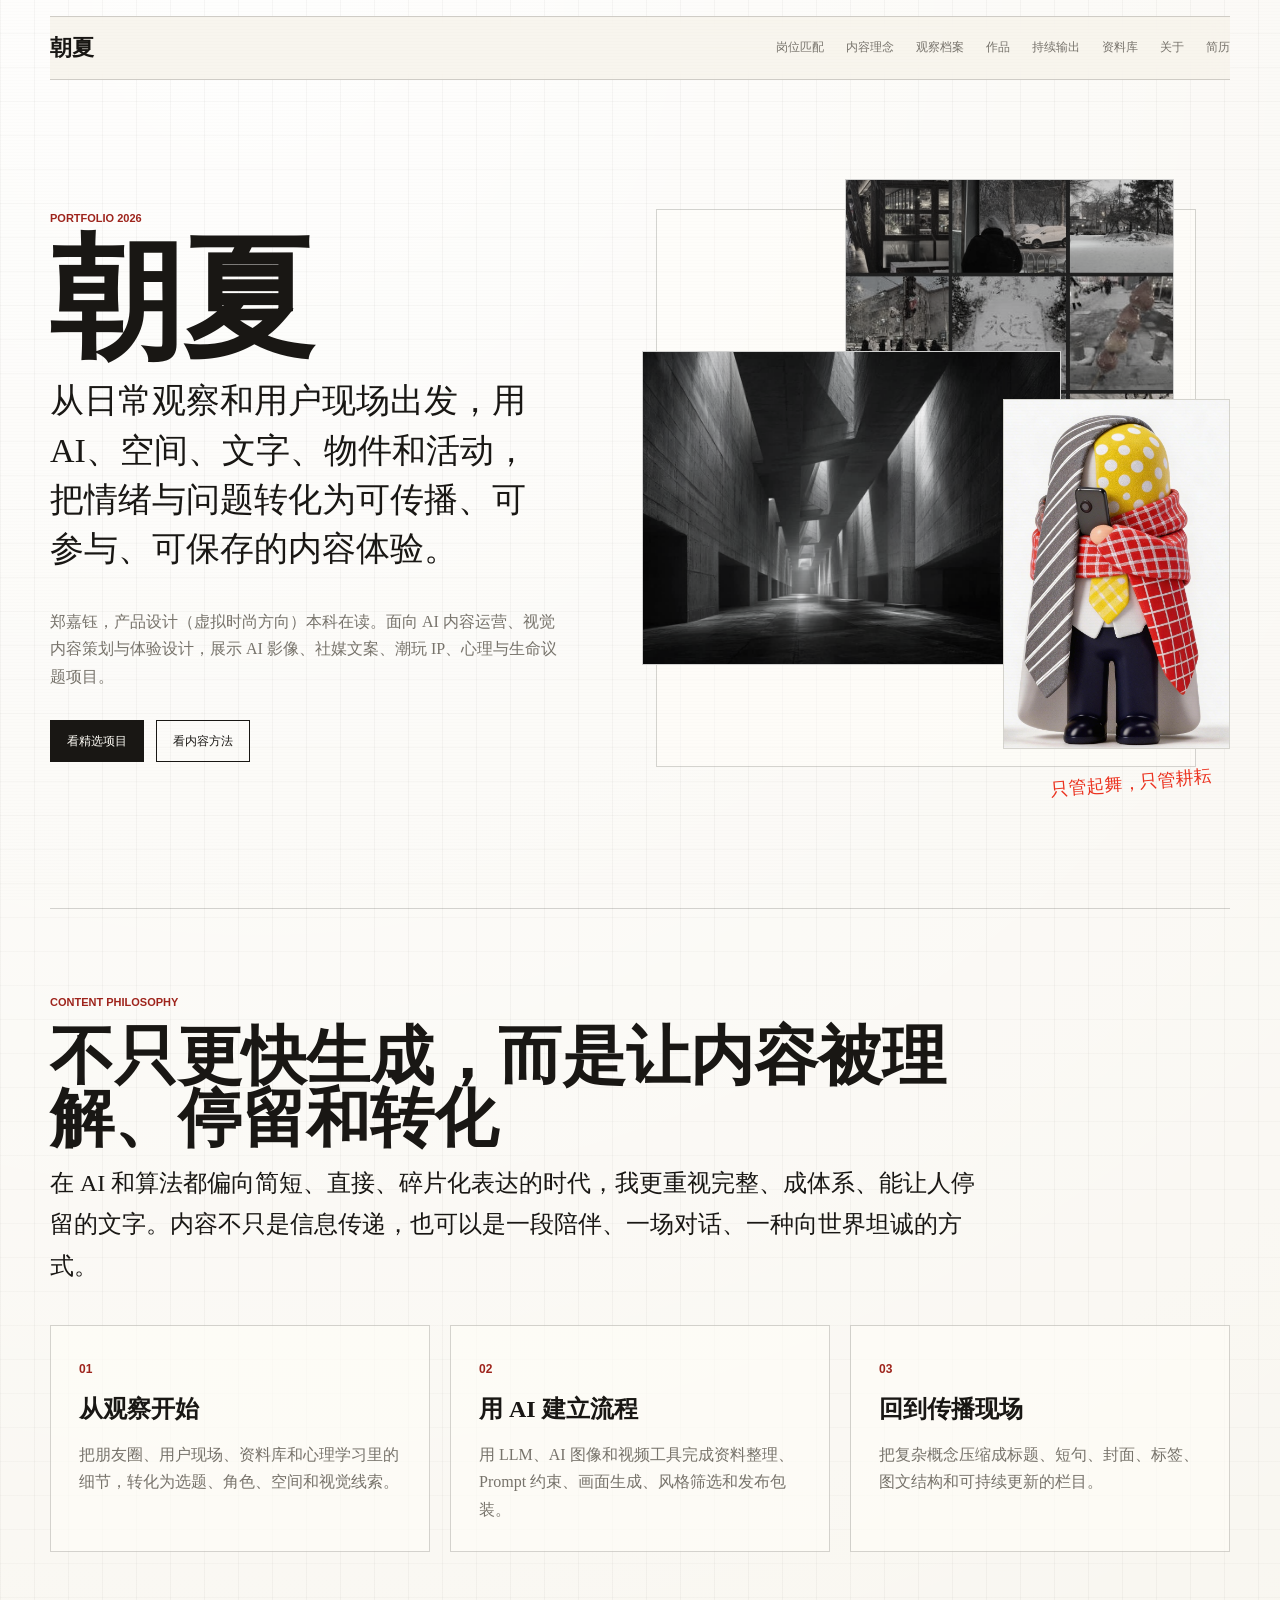
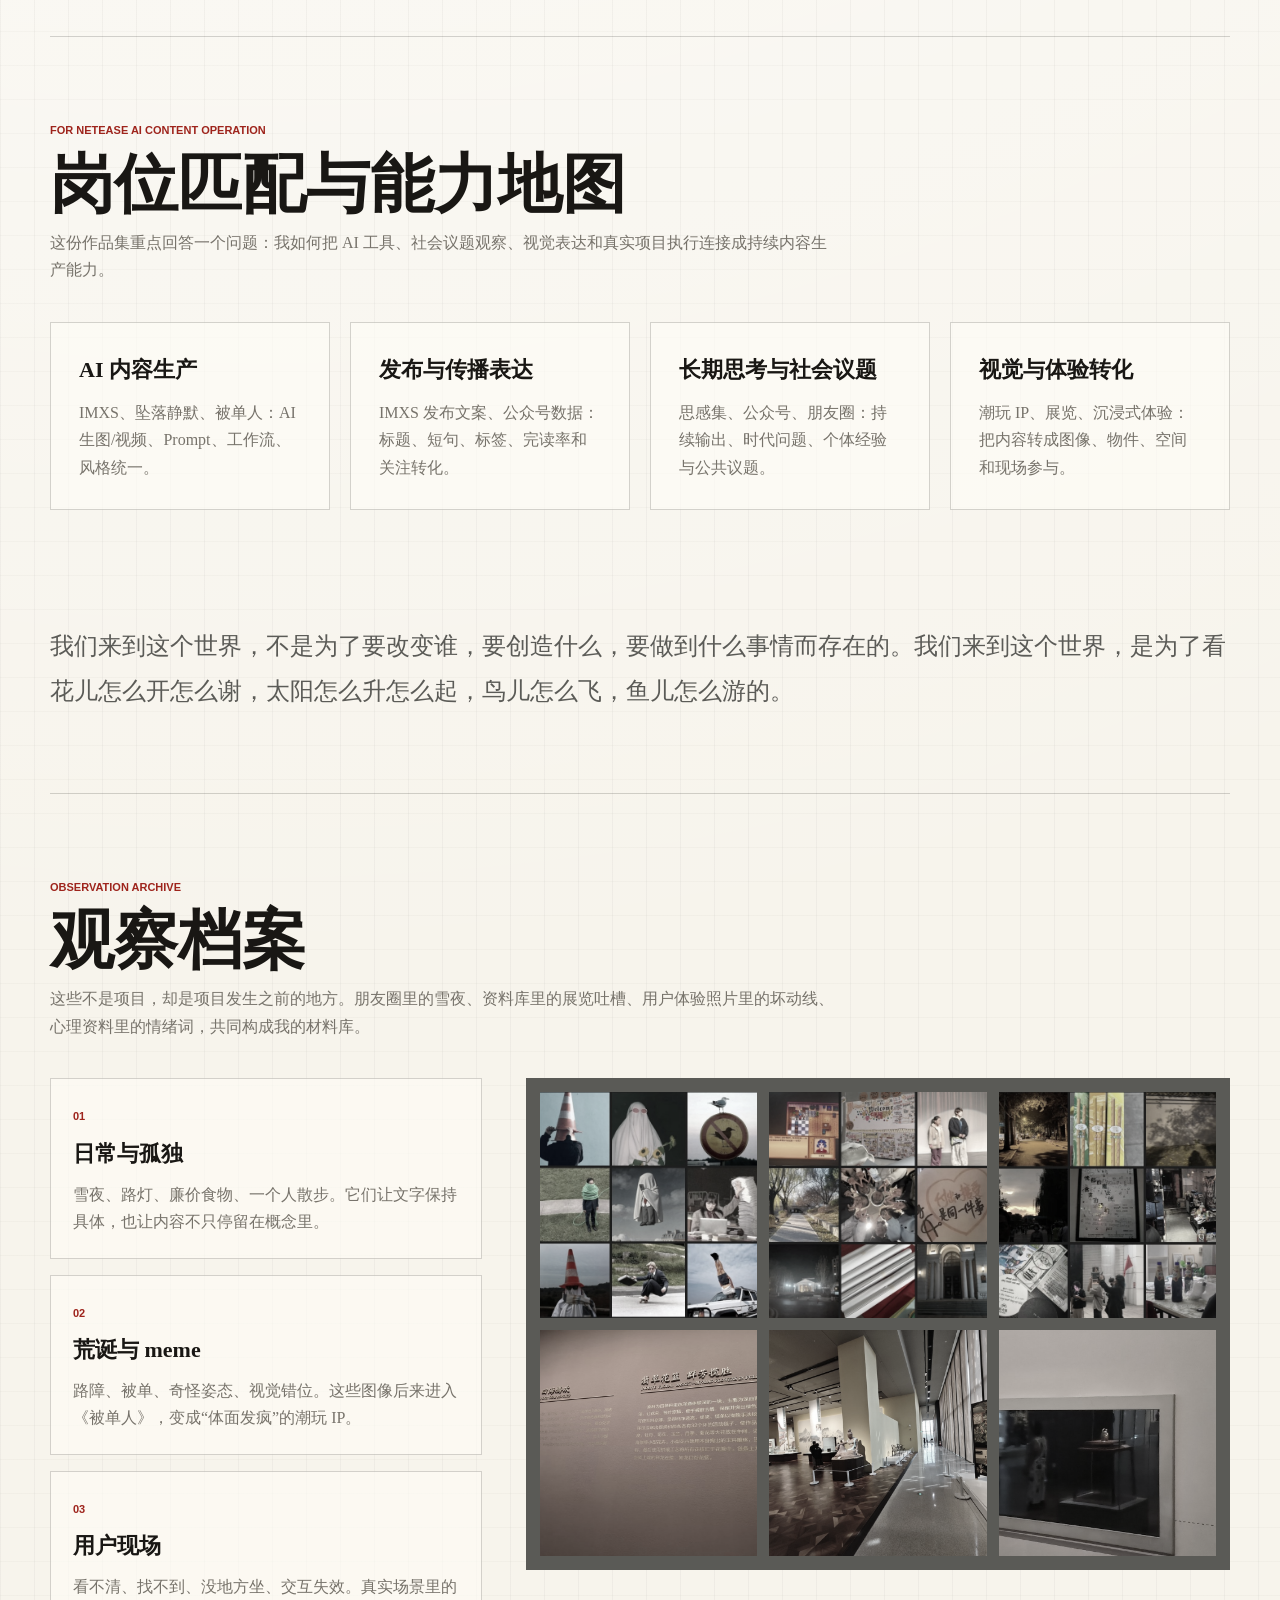
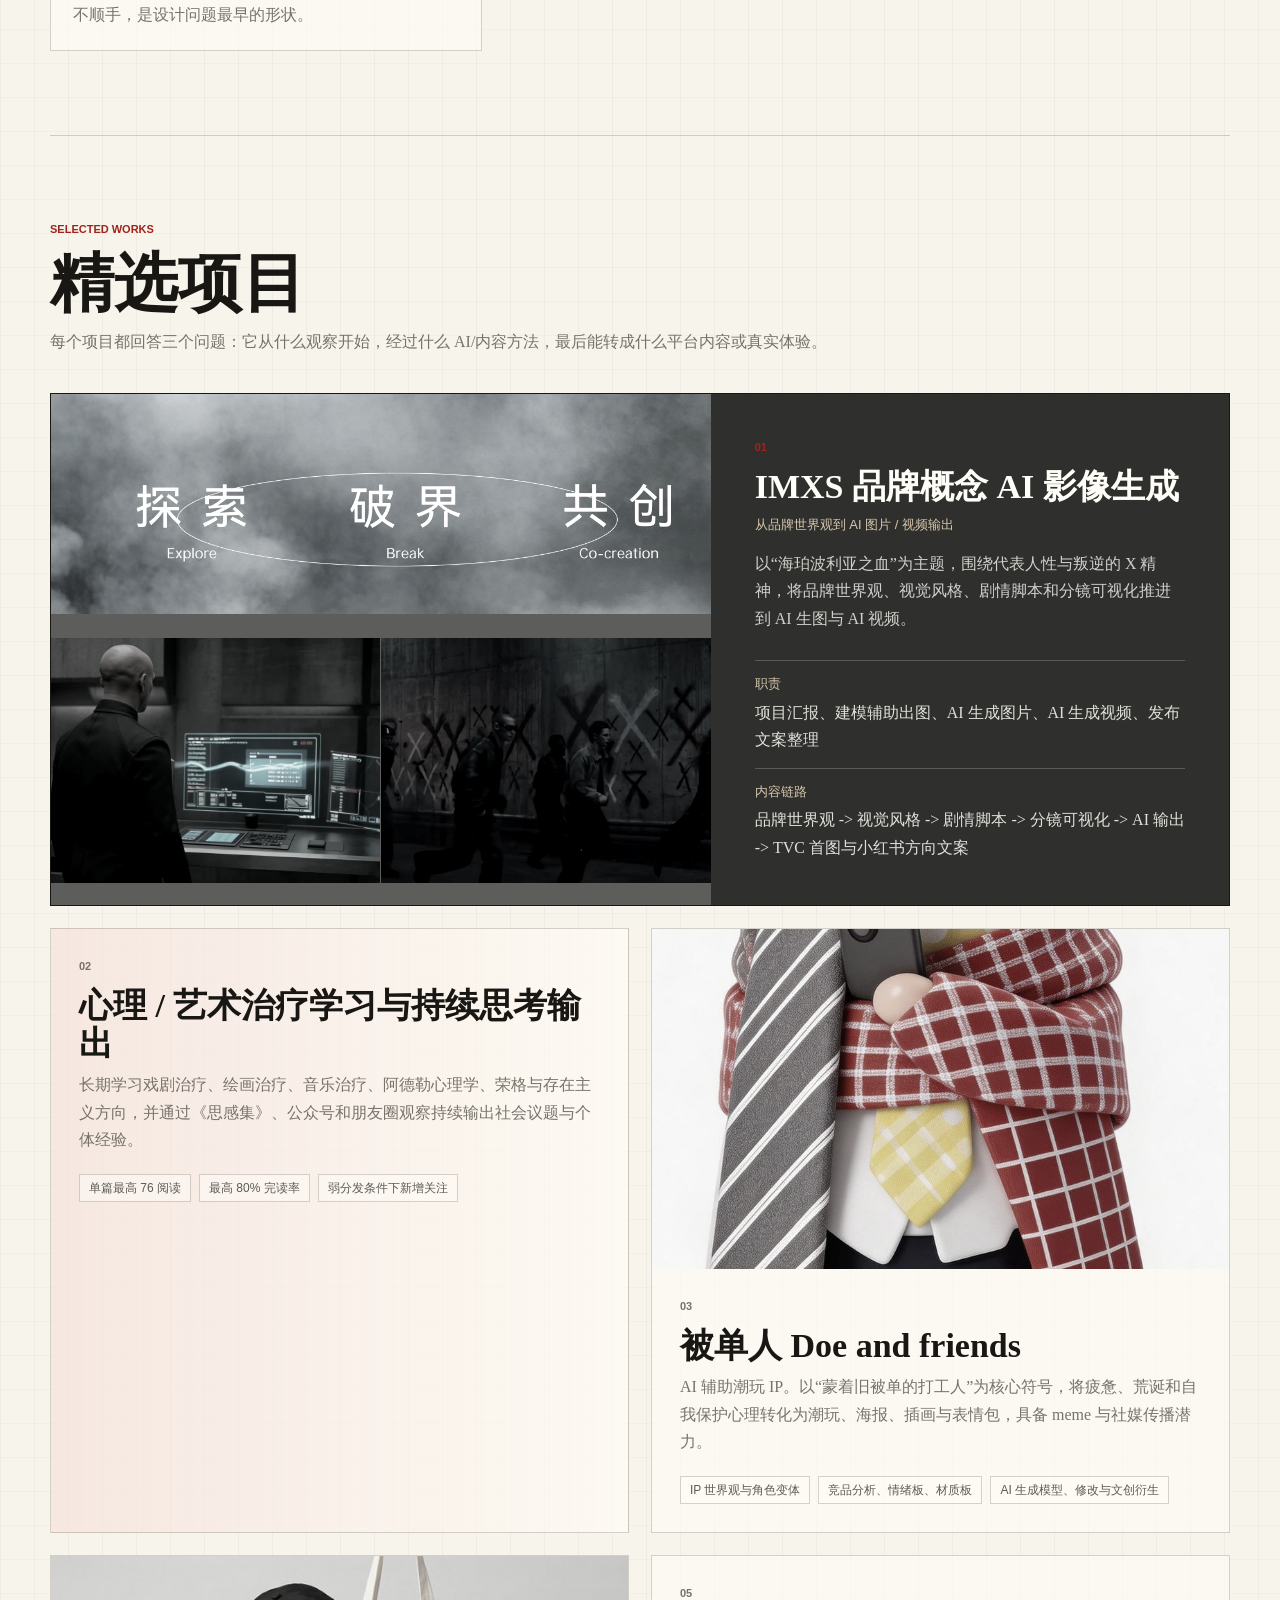
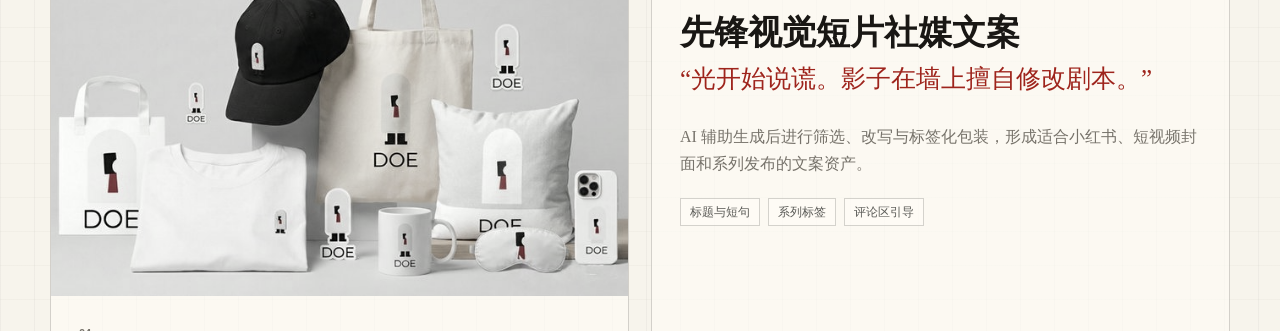
==== index.html @ bba186d3 "Publish portfolio site" ====
<!doctype html>
<html lang="zh-CN">
  <head>
    <meta charset="UTF-8" />
    <meta name="viewport" content="width=device-width, initial-scale=1.0" />
    <title>朝夏 | 作品集</title>
    <meta http-equiv="refresh" content="0; url=./portfolio-site/" />
    <link rel="canonical" href="./portfolio-site/" />
    <style>
      body {
        margin: 0;
        min-height: 100vh;
        display: grid;
        place-items: center;
        color: #191714;
        background: #f7f4ec;
        font-family: "Noto Serif SC", "Songti SC", SimSun, serif;
      }

      a {
        color: #9e241c;
      }
    </style>
  </head>
  <body>
    <main>
      <p>正在进入朝夏作品集。若页面没有自动跳转，请打开 <a href="./portfolio-site/">作品集首页</a>。</p>
    </main>
  </body>
</html>
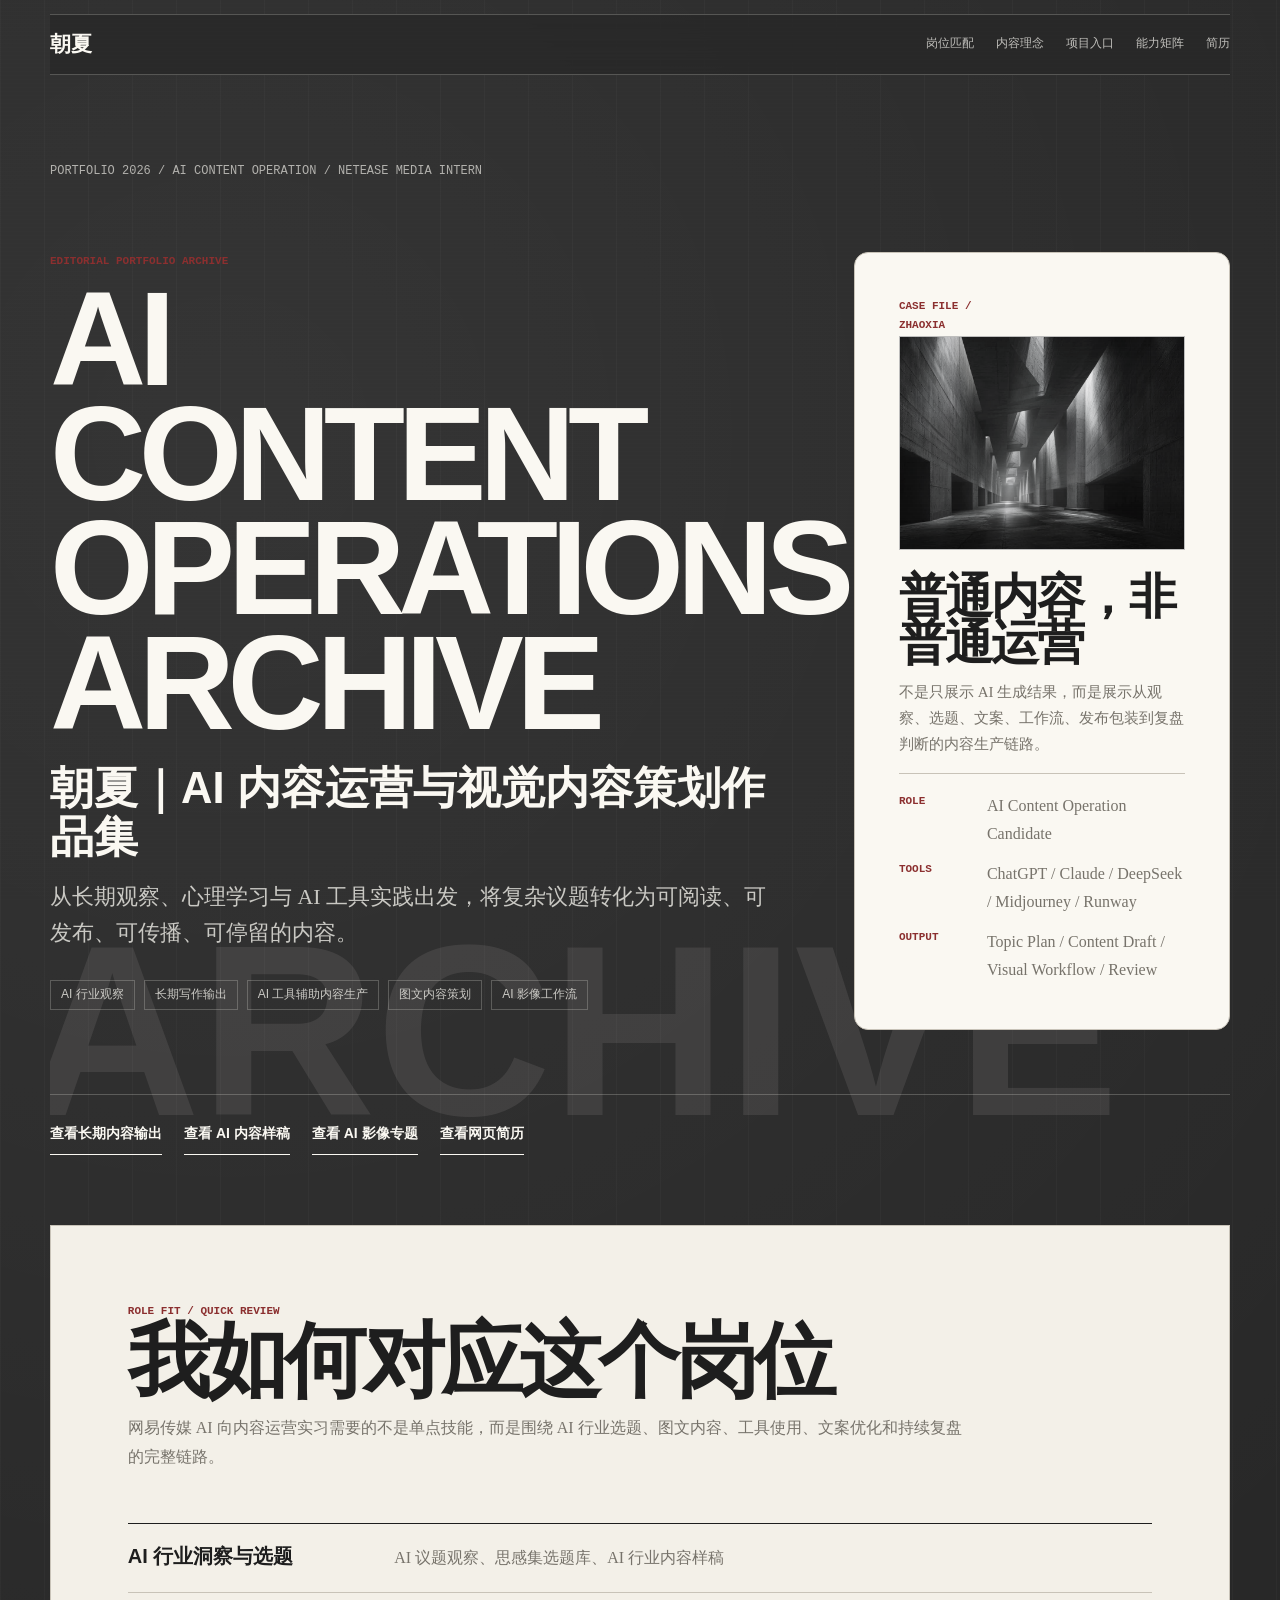
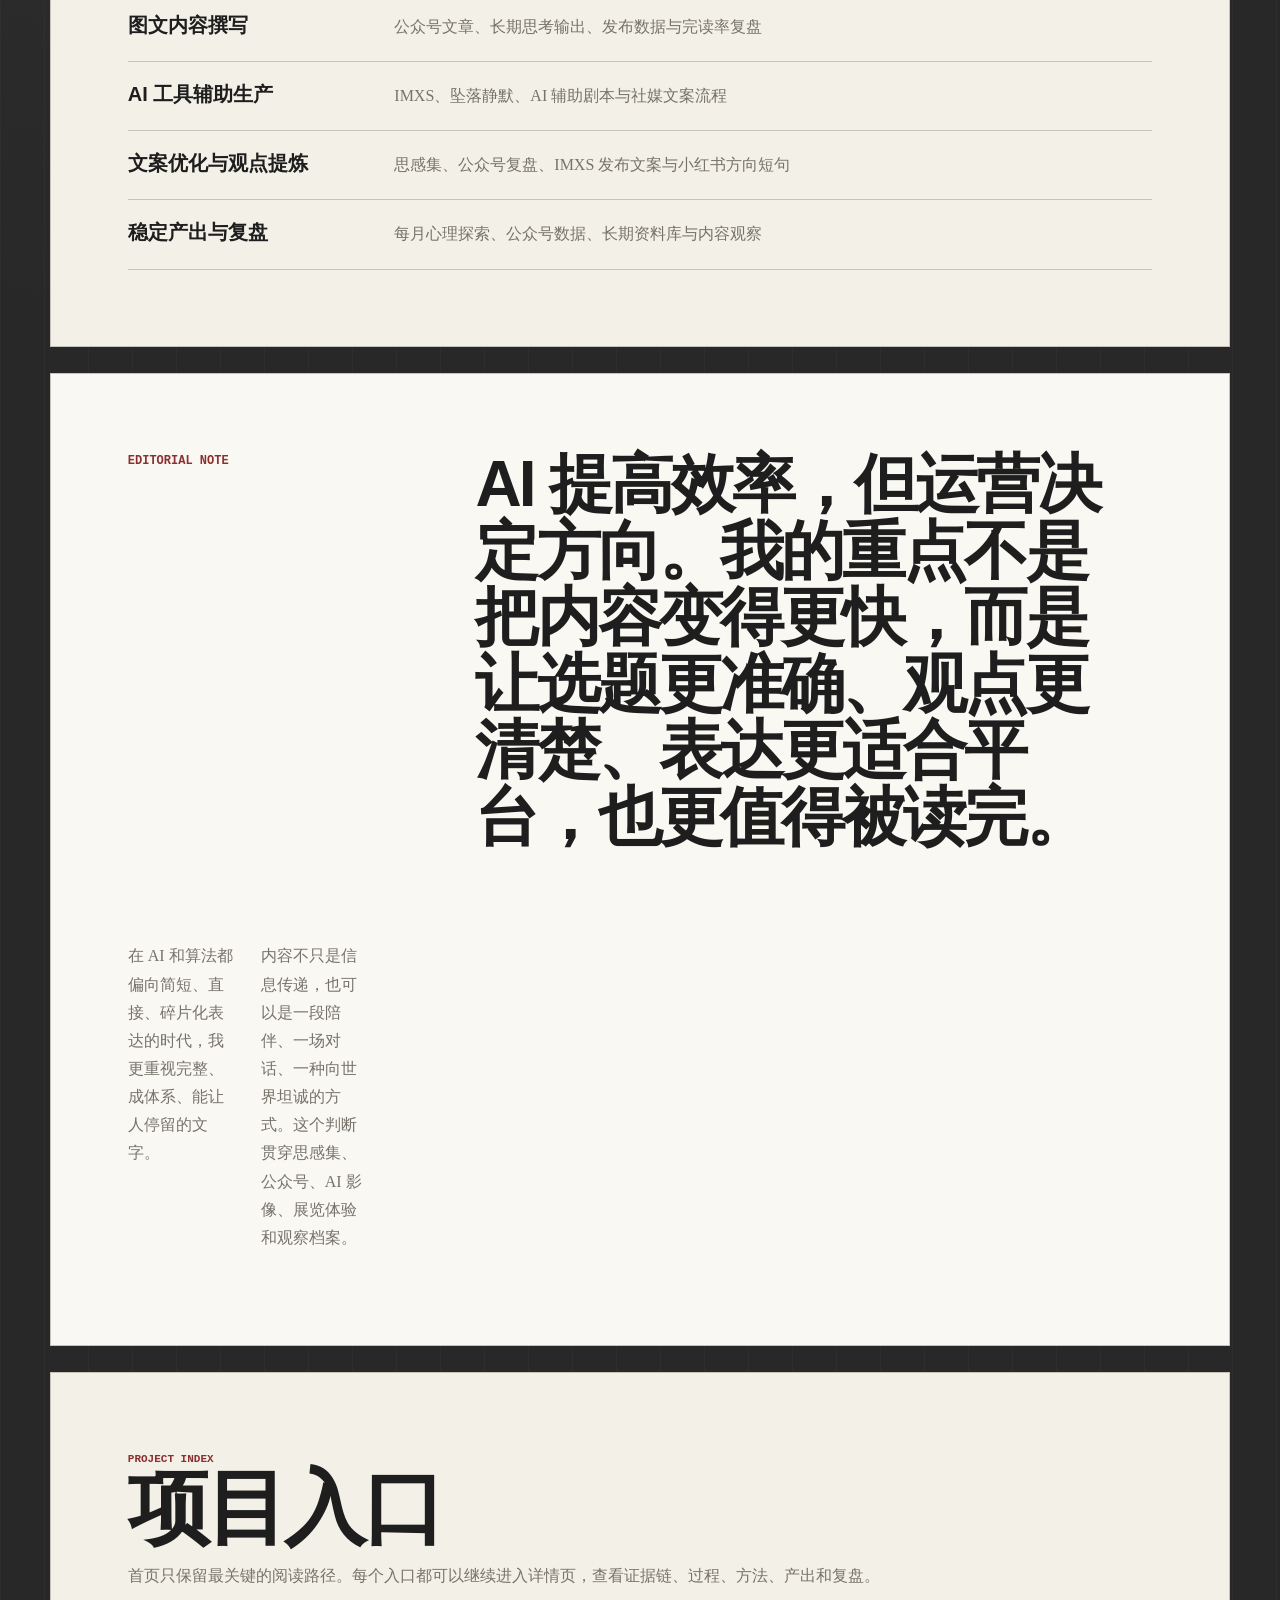
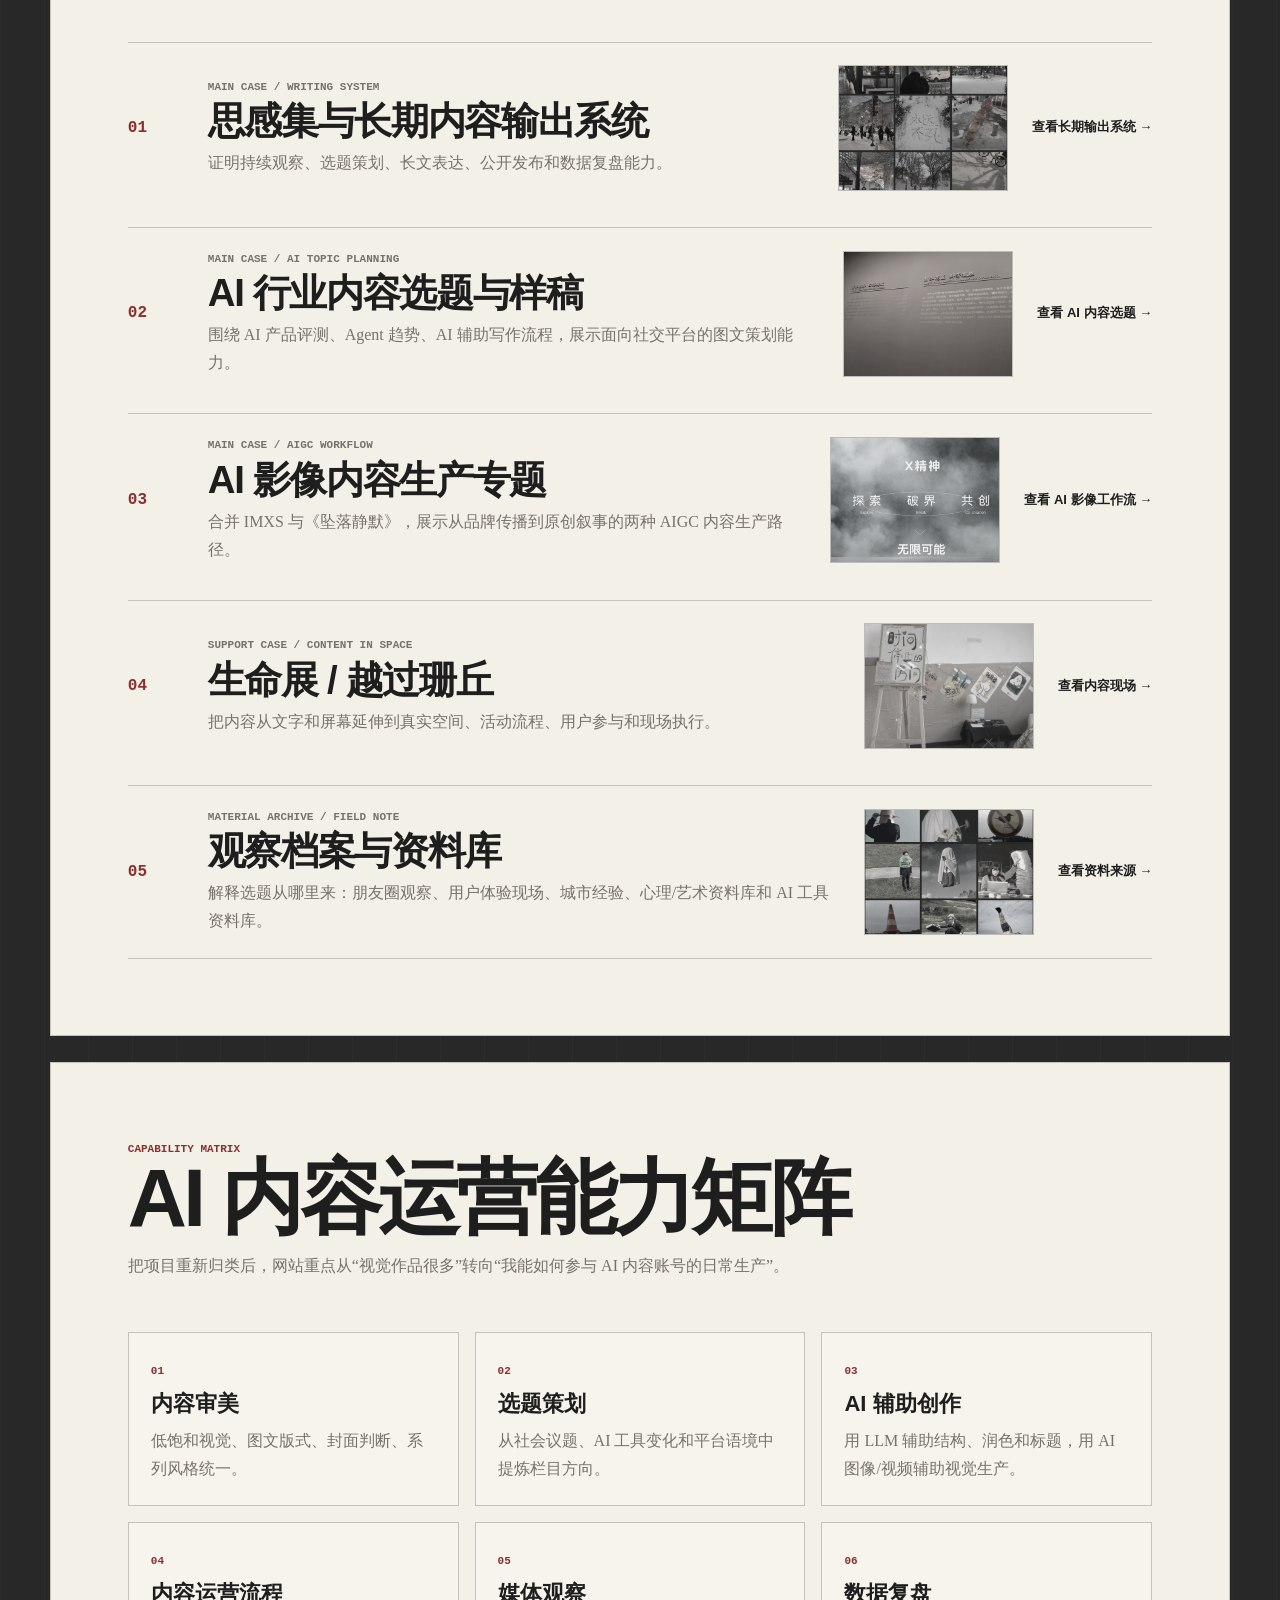
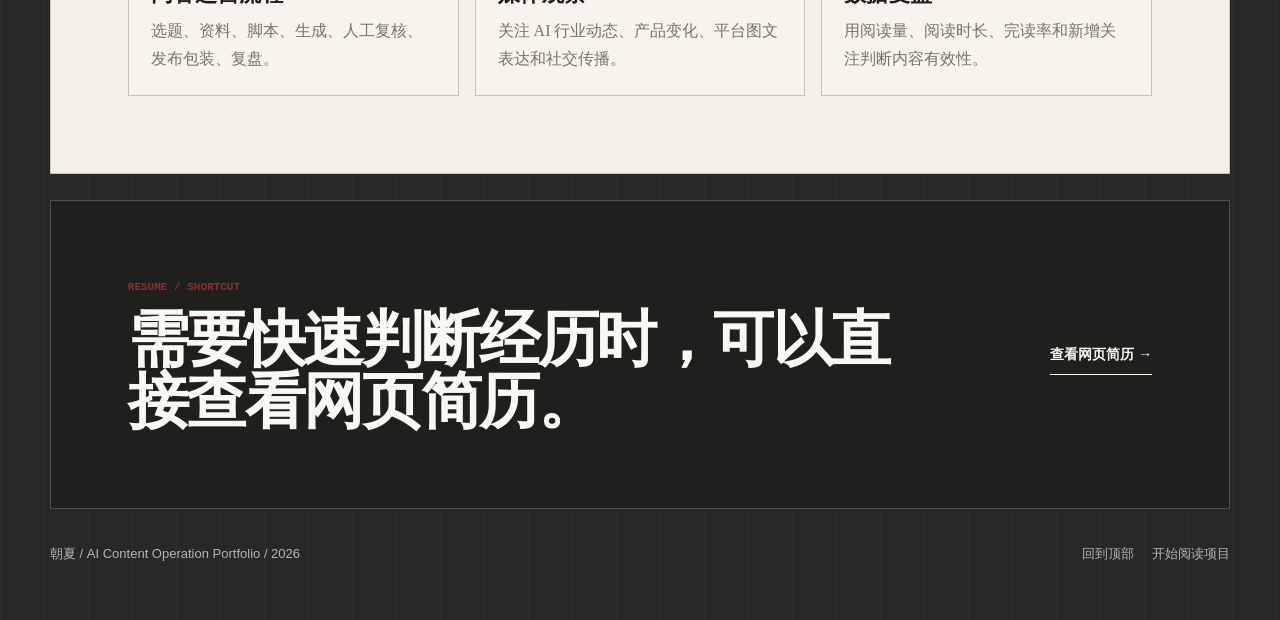
==== commit 1d695a07: "Rebuild portfolio for AI content operations" ====
--- a/index.html
+++ b/index.html
@@ -8,17 +8,17 @@
     <link rel="canonical" href="./portfolio-site/" />
     <style>
       body {
+        min-height: 100vh;
         margin: 0;
-        min-height: 100vh;
         display: grid;
         place-items: center;
-        color: #191714;
-        background: #f7f4ec;
-        font-family: "Noto Serif SC", "Songti SC", SimSun, serif;
+        color: #1e1e1e;
+        background: #f3f0e8;
+        font-family: "Noto Sans SC", "PingFang SC", "Microsoft YaHei", sans-serif;
       }
 
       a {
-        color: #9e241c;
+        color: #8b2f2f;
       }
     </style>
   </head>
